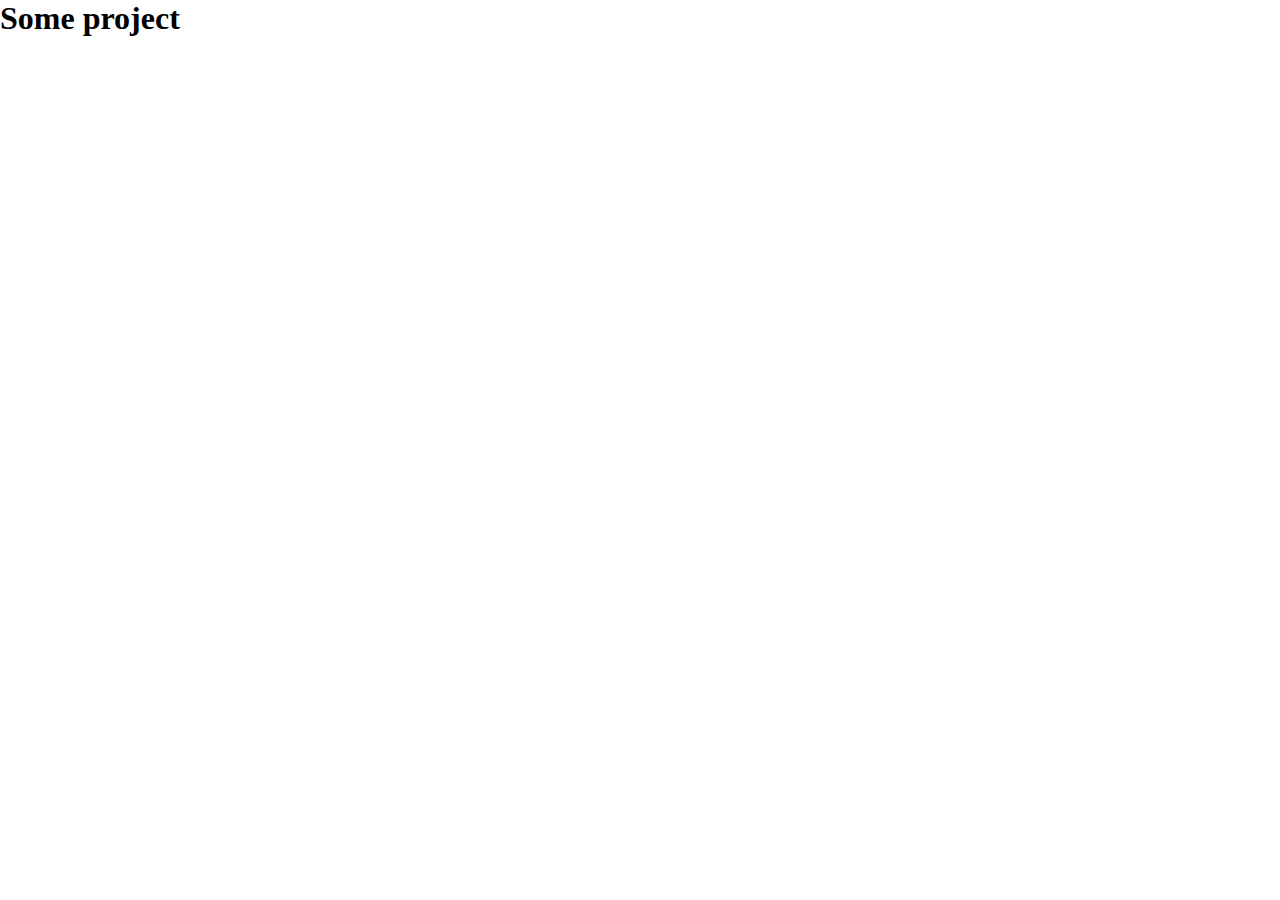
==== day1/index.html @ 6561d4ce "smaple project setup" ====
<!DOCTYPE html>
<html lang="en">
	<head>
		<meta charset="UTF-8" />
		<meta http-equiv="X-UA-Compatible" content="IE=edge" />
		<meta name="viewport" content="width=device-width, initial-scale=1.0" />
		<link rel="stylesheet" href="./css/style.css" />
		<title>Document</title>
	</head>
	<body>
		<h1>Some project</h1>

		<script src="./js/app.js"></script>
	</body>
</html>
---- day1/css/style.css ----
* {
	margin: 0;
	padding: 0;
	box-sizing: border-box;
}
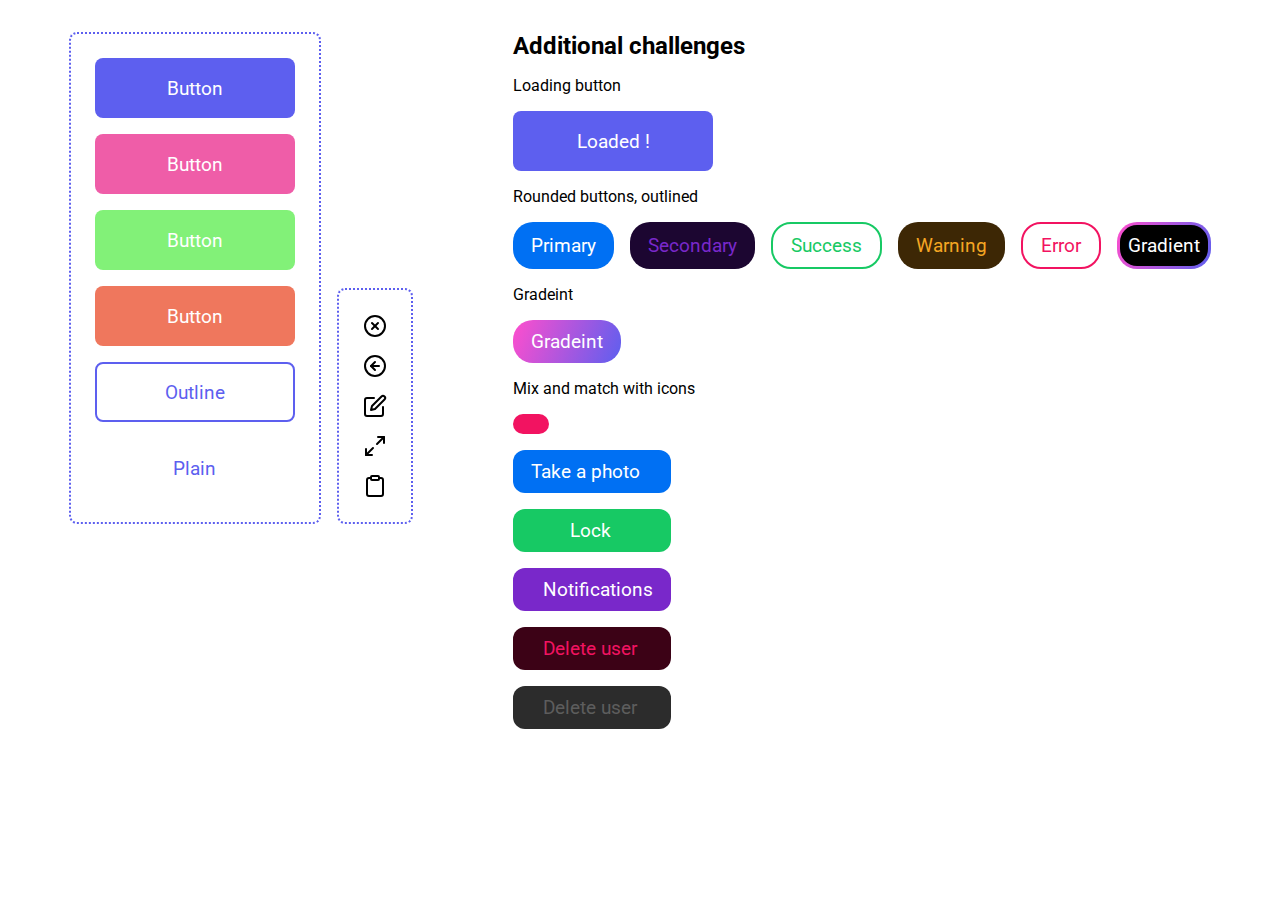
==== commit 023452af: "day 1 completed" ====
--- a/day1/index.html
+++ b/day1/index.html
@@ -5,10 +5,78 @@
 		<meta http-equiv="X-UA-Compatible" content="IE=edge" />
 		<meta name="viewport" content="width=device-width, initial-scale=1.0" />
 		<link rel="stylesheet" href="./css/style.css" />
-		<title>Document</title>
+		<link rel="shortcut icon" href="../favicon.ico" type="image/x-icon" />
+		<title>Day 0 | 30 days challenge</title>
+		<link
+			rel="stylesheet"
+			href="https://cdnjs.cloudflare.com/ajax/libs/font-awesome/6.1.1/css/all.min.css"
+			integrity="sha512-KfkfwYDsLkIlwQp6LFnl8zNdLGxu9YAA1QvwINks4PhcElQSvqcyVLLD9aMhXd13uQjoXtEKNosOWaZqXgel0g=="
+			crossorigin="anonymous"
+			referrerpolicy="no-referrer"
+		/>
 	</head>
 	<body>
-		<h1>Some project</h1>
+		<div class="container">
+			<div class="buttons">
+				<button style="background: var(--blue)">Button</button
+				><button style="background-color: var(--pink)">Button</button
+				><button style="background: var(--green)">Button</button
+				><button style="background: var(--orange)">Button</button
+				><button class="outline">Outline</button
+				><button class="plain">Plain</button>
+			</div>
+
+			<div class="buttons icons">
+				<button><img src="./img/x-circle.svg" /></button
+				><button><img src="./img/arrow-left-circle.svg" /></button
+				><button><img src="./img/edit.svg" /></button
+				><button><img src="./img/maximize-2.svg" /></button
+				><button><img src="./img/clipboard.svg" /></button>
+			</div>
+		</div>
+
+		<div class="container additional">
+			<h2>Additional challenges</h2>
+
+			<!-- Loading button -->
+			<p>Loading button</p>
+			<button id="loadingBtn" style="background: var(--blue)">
+				<img src="./img/Loading.png" id="loadingImg" height="50px" />
+			</button>
+
+			<!-- Rounded buttons outlined -->
+			<p>Rounded buttons, outlined</p>
+			<div class="buttons rounded-buttons">
+				<button class="primary">Primary</button
+				><button class="secondary">Secondary</button
+				><button class="success">Success</button
+				><button class="warning">Warning</button
+				><button class="error">Error</button>
+				<button class="gradient"><div>Gradient</div></button>
+			</div>
+
+			<!-- Gradeint button -->
+			<p>Gradeint</p>
+			<button class="gradient">Gradeint</button>
+
+			<!-- Mix and match with icons -->
+			<p>Mix and match with icons</p>
+			<div class="buttons mix-match">
+				<button class="heart"><i class="fa-solid fa-heart"></i></button>
+				<button class="primary">
+					Take a photo<i class="fa-solid fa-camera"></i></button
+				><button class="lock">
+					<i class="fa-solid fa-lock"></i>
+					<p>Lock</p></button
+				><button class="notification">
+					<i class="fa-solid fa-bell"></i>Notifications</button
+				><button class="delete-user">
+					<i class="fa-solid fa-user"></i>Delete user</button
+				><button class="disabled">
+					<i class="fa-solid fa-user"></i>Delete user
+				</button>
+			</div>
+		</div>
 
 		<script src="./js/app.js"></script>
 	</body>
--- a/day1/css/style.css
+++ b/day1/css/style.css
@@ -1,5 +1,186 @@
+@import url("https://fonts.googleapis.com/css2?family=Roboto:ital,wght@0,400;0,500;0,700;1,300&display=swap");
+
 * {
 	margin: 0;
 	padding: 0;
 	box-sizing: border-box;
+	font-family: "Roboto", sans-serif;
 }
+
+:root {
+	--blue: #5d5fef;
+	--pink: #ef5da8;
+	--green: #82f178;
+	--orange: #ef775d;
+	--balck: #000000;
+	--white: #ffffff;
+	--purple: #7928ca;
+}
+
+body {
+	padding: 2em;
+	display: flex;
+	gap: 4em;
+	justify-content: space-evenly;
+}
+
+.container {
+	display: flex;
+	gap: 1em;
+	height: fit-content;
+}
+
+.additional {
+	align-items: flex-start;
+	flex-direction: column;
+}
+
+.buttons {
+	display: flex;
+	flex-direction: column;
+	gap: 1em;
+	padding: 1.5em;
+	border: 2px dotted var(--blue);
+	border-radius: 8px;
+}
+
+.additional > .buttons {
+	padding: 0;
+}
+
+.rounded-buttons {
+	flex-direction: row;
+	border: none;
+	flex-wrap: wrap;
+}
+
+button {
+	width: 200px;
+	height: 60px;
+	background: none;
+	color: var(--white);
+	border: none;
+	border-radius: 8px;
+	display: grid;
+	place-items: center;
+	font-size: 1.2rem;
+}
+
+.rounded-buttons button,
+.gradient {
+	width: auto;
+	height: auto;
+	padding: 10px 18px;
+	border-radius: 20px;
+}
+
+.outline {
+	border: 2px solid var(--blue);
+}
+
+.outline,
+.plain {
+	color: var(--blue);
+}
+
+.icons {
+	align-self: flex-end;
+}
+
+.icons button {
+	width: auto;
+	height: auto;
+}
+
+#loadingBtn img {
+	height: 100%;
+}
+
+.secondary {
+	color: var(--purple);
+	background: #1c0631;
+}
+
+.success {
+	color: #17c964;
+	border: 2px solid #17c964;
+}
+
+.gradient {
+	color: white;
+	background: linear-gradient(112deg, rgb(255, 78, 205), var(--blue));
+}
+
+.rounded-buttons > .gradient {
+	padding: 3px !important;
+}
+
+.gradient > div {
+	height: 100%;
+	width: 100%;
+	border-radius: 17px;
+	background: var(--balck);
+	display: grid;
+	place-items: center;
+	padding: 5px 8px;
+}
+
+.primary {
+	background: #0070f3;
+}
+
+.warning {
+	color: #f5a623;
+	background: #3d2705;
+}
+
+.error {
+	color: #f21361;
+	border: 2px solid #f21361;
+}
+
+.mix-match {
+	border: none;
+}
+
+.mix-match button {
+	height: auto;
+	width: auto;
+	padding: 10px 18px;
+	display: flex;
+	gap: 12px;
+	border-radius: 12px;
+}
+
+.heart {
+	background: #f21361;
+	width: fit-content !important;
+}
+
+.lock {
+	background: #17c964;
+}
+
+.lock p {
+	margin-left: 27px;
+}
+
+.notification {
+	background: #7928ca;
+}
+
+.delete-user {
+	background: #3c0216;
+	color: #f21361;
+}
+
+.disabled {
+	background: rgb(44, 44, 44);
+	color: rgb(93, 93, 93);
+}
+
+@media screen and (max-width: 700px) {
+	body {
+		flex-direction: column;
+	}
+}
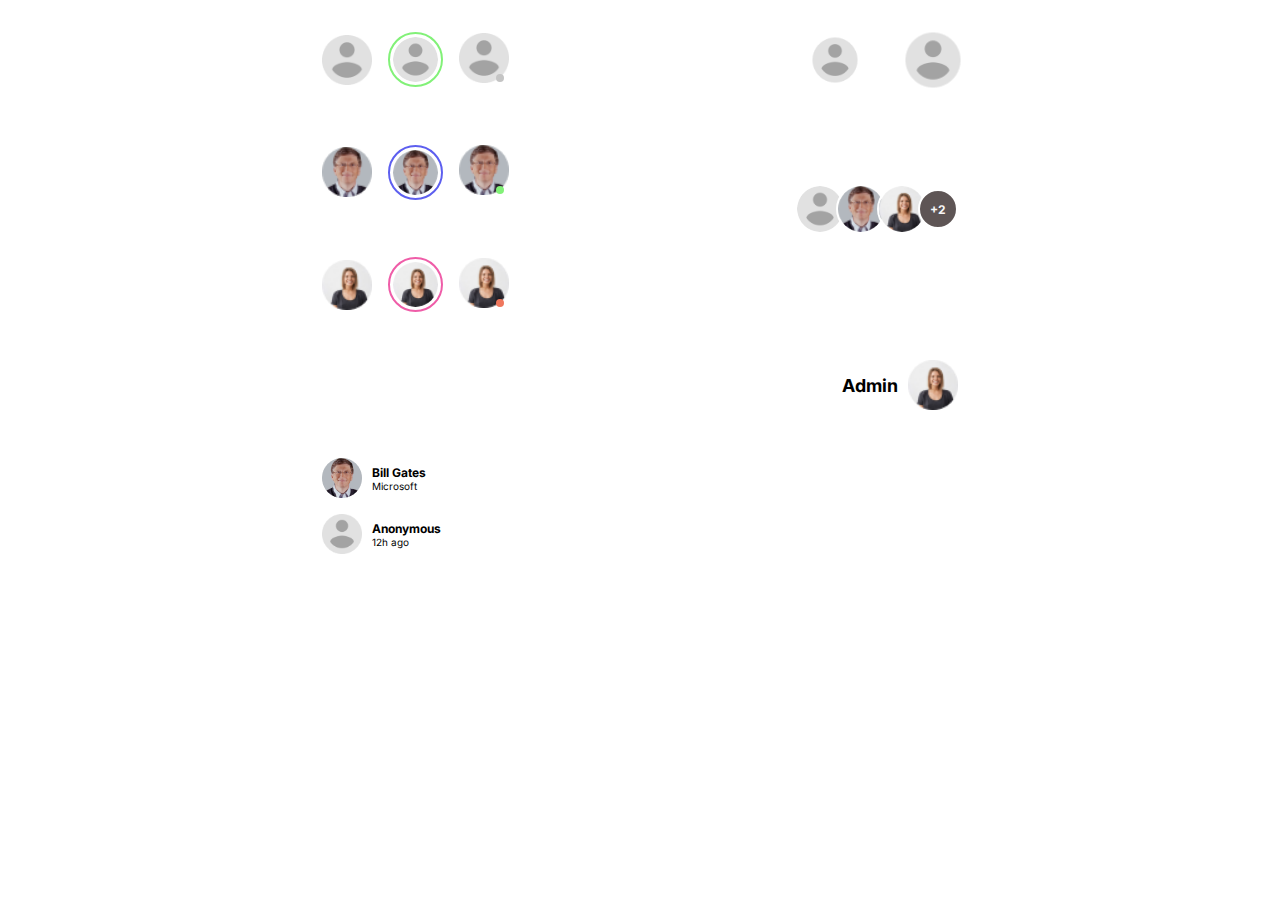
==== commit 2523b2d8: "day1 complete" ====
--- a/day1/index.html
+++ b/day1/index.html
@@ -5,79 +5,83 @@
 		<meta http-equiv="X-UA-Compatible" content="IE=edge" />
 		<meta name="viewport" content="width=device-width, initial-scale=1.0" />
 		<link rel="stylesheet" href="./css/style.css" />
-		<link rel="shortcut icon" href="../favicon.ico" type="image/x-icon" />
-		<title>Day 0 | 30 days challenge</title>
-		<link
-			rel="stylesheet"
-			href="https://cdnjs.cloudflare.com/ajax/libs/font-awesome/6.1.1/css/all.min.css"
-			integrity="sha512-KfkfwYDsLkIlwQp6LFnl8zNdLGxu9YAA1QvwINks4PhcElQSvqcyVLLD9aMhXd13uQjoXtEKNosOWaZqXgel0g=="
-			crossorigin="anonymous"
-			referrerpolicy="no-referrer"
-		/>
+		<title>Day 1 | Avatars and Authors | 30dayschallenge</title>
 	</head>
 	<body>
-		<div class="container">
-			<div class="buttons">
-				<button style="background: var(--blue)">Button</button
-				><button style="background-color: var(--pink)">Button</button
-				><button style="background: var(--green)">Button</button
-				><button style="background: var(--orange)">Button</button
-				><button class="outline">Outline</button
-				><button class="plain">Plain</button>
+		<main>
+			<div class="avatars-group">
+				<div class="avatars">
+					<img src="./img/index 2.png" />
+					<img
+						src="./img/index 2.png"
+						class="bordered green-border"
+					/>
+					<div class="dotted">
+						<img src="./img/index 2.png" />
+						<div class="dot"></div>
+					</div>
+				</div>
+				<div class="avatars" style="gap: 3em">
+					<img
+						src="./img/index 2.png"
+						style="transform: scale(90%)"
+					/>
+					<img
+						src="./img/index 2.png"
+						style="transform: scale(110%)"
+					/>
+				</div>
+				<div class="avatars">
+					<img src="./img/bill-gates-wealthiest-person.png" />
+					<img
+						src="./img/bill-gates-wealthiest-person.png"
+						class="bordered blue-border"
+					/>
+					<div class="dotted">
+						<img src="./img/bill-gates-wealthiest-person.png" />
+						<div class="dot green-dot"></div>
+					</div>
+				</div>
+				<div class="avatars overlapping">
+					<img src="./img/index 2.png" />
+					<img src="./img/bill-gates-wealthiest-person.png" />
+					<img src="./img/shutterstock_648907024.png" />
+					<div class="rounded">+2</div>
+				</div>
+				<div class="avatars">
+					<img src="./img/shutterstock_648907024.png" />
+					<img
+						src="./img/shutterstock_648907024.png"
+						class="bordered red-border"
+					/>
+					<div class="dotted">
+						<img src="./img/shutterstock_648907024.png" />
+						<div class="dot red-dot"></div>
+					</div>
+				</div>
+				<div class="avatars displaced">
+					<div class="avatarwithtext">
+						<p>Admin</p>
+						<img src="./img/shutterstock_648907024.png" alt="" />
+					</div>
+				</div>
+				<div class="avatars avatars-displaced">
+					<div class="avatarwithtext">
+						<img src="./img/bill-gates-wealthiest-person.png" />
+						<div>
+							<h3>Bill Gates</h3>
+							<p>Microsoft</p>
+						</div>
+					</div>
+					<div class="avatarwithtext">
+						<img src="./img/index 2.png" />
+						<div>
+							<h3>Anonymous</h3>
+							<p>12h ago</p>
+						</div>
+					</div>
+				</div>
 			</div>
-
-			<div class="buttons icons">
-				<button><img src="./img/x-circle.svg" /></button
-				><button><img src="./img/arrow-left-circle.svg" /></button
-				><button><img src="./img/edit.svg" /></button
-				><button><img src="./img/maximize-2.svg" /></button
-				><button><img src="./img/clipboard.svg" /></button>
-			</div>
-		</div>
-
-		<div class="container additional">
-			<h2>Additional challenges</h2>
-
-			<!-- Loading button -->
-			<p>Loading button</p>
-			<button id="loadingBtn" style="background: var(--blue)">
-				<img src="./img/Loading.png" id="loadingImg" height="50px" />
-			</button>
-
-			<!-- Rounded buttons outlined -->
-			<p>Rounded buttons, outlined</p>
-			<div class="buttons rounded-buttons">
-				<button class="primary">Primary</button
-				><button class="secondary">Secondary</button
-				><button class="success">Success</button
-				><button class="warning">Warning</button
-				><button class="error">Error</button>
-				<button class="gradient"><div>Gradient</div></button>
-			</div>
-
-			<!-- Gradeint button -->
-			<p>Gradeint</p>
-			<button class="gradient">Gradeint</button>
-
-			<!-- Mix and match with icons -->
-			<p>Mix and match with icons</p>
-			<div class="buttons mix-match">
-				<button class="heart"><i class="fa-solid fa-heart"></i></button>
-				<button class="primary">
-					Take a photo<i class="fa-solid fa-camera"></i></button
-				><button class="lock">
-					<i class="fa-solid fa-lock"></i>
-					<p>Lock</p></button
-				><button class="notification">
-					<i class="fa-solid fa-bell"></i>Notifications</button
-				><button class="delete-user">
-					<i class="fa-solid fa-user"></i>Delete user</button
-				><button class="disabled">
-					<i class="fa-solid fa-user"></i>Delete user
-				</button>
-			</div>
-		</div>
-
-		<script src="./js/app.js"></script>
+		</main>
 	</body>
 </html>
--- a/day1/css/style.css
+++ b/day1/css/style.css
@@ -1,10 +1,10 @@
-@import url("https://fonts.googleapis.com/css2?family=Roboto:ital,wght@0,400;0,500;0,700;1,300&display=swap");
+@import url("https://fonts.googleapis.com/css2?family=Inter:wght@300;400;500;600;700&display=swap");
 
 * {
 	margin: 0;
 	padding: 0;
 	box-sizing: border-box;
-	font-family: "Roboto", sans-serif;
+	font-family: "Inter";
 }
 
 :root {
@@ -14,173 +14,142 @@
 	--orange: #ef775d;
 	--balck: #000000;
 	--white: #ffffff;
-	--purple: #7928ca;
 }
 
-body {
+main {
 	padding: 2em;
-	display: flex;
-	gap: 4em;
-	justify-content: space-evenly;
-}
-
-.container {
-	display: flex;
-	gap: 1em;
-	height: fit-content;
-}
-
-.additional {
-	align-items: flex-start;
-	flex-direction: column;
-}
-
-.buttons {
 	display: flex;
 	flex-direction: column;
 	gap: 1em;
-	padding: 1.5em;
-	border: 2px dotted var(--blue);
-	border-radius: 8px;
+	max-width: 70ch;
+	margin: auto;
 }
 
-.additional > .buttons {
-	padding: 0;
+.avatars-group {
+	display: grid;
+	grid-template-columns: repeat(2, 1fr);
+	gap: 3em;
 }
 
-.rounded-buttons {
-	flex-direction: row;
-	border: none;
-	flex-wrap: wrap;
+.avatars {
+	display: flex;
+	align-items: center;
+	gap: 1em;
 }
 
-button {
-	width: 200px;
-	height: 60px;
-	background: none;
-	color: var(--white);
-	border: none;
-	border-radius: 8px;
+.avatars:nth-child(even) {
+	justify-content: flex-end;
+}
+
+.avatars-group img {
+	width: 50px;
+	height: 50px;
+}
+
+.bordered {
+	padding: 3px;
+	border: 2px solid;
+	border-radius: 50%;
+	width: 55px !important;
+	height: 55px !important;
+}
+
+.green-border {
+	border-color: var(--green);
+}
+
+.blue-border {
+	border-color: var(--blue);
+}
+
+.red-border {
+	border-color: var(--pink);
+}
+
+.dotted {
+	position: relative;
+}
+
+.dot {
+	position: absolute;
+	right: 5px;
+	bottom: 5px;
+	width: 8px;
+	height: 8px;
+	background: #c4c4c4;
+	border-radius: 50%;
+}
+
+.green-dot {
+	background: var(--green);
+}
+
+.red-dot {
+	background: var(--orange);
+}
+
+.overlapping {
+	margin-top: 1.5em;
+	transform: translateY(50%);
+}
+
+.overlapping > * {
+	border-radius: 50%;
+	border: 2px solid white;
+	margin-left: -25px;
+}
+
+.rounded {
+	width: 40px;
+	height: 40px;
 	display: grid;
 	place-items: center;
-	font-size: 1.2rem;
+	font-weight: 700;
+	color: #f7f7f7;
+	background: #5e5555;
+	font-size: 12px;
 }
 
-.rounded-buttons button,
-.gradient {
-	width: auto;
-	height: auto;
-	padding: 10px 18px;
-	border-radius: 20px;
+.displaced {
+	grid-column-start: 2;
+	grid-row-start: 4;
 }
 
-.outline {
-	border: 2px solid var(--blue);
+.avatarwithtext {
+	display: flex;
+	align-items: center;
+	gap: 10px;
+	font-weight: bold;
+	font-size: large;
 }
 
-.outline,
-.plain {
-	color: var(--blue);
+.avatars-displaced {
+	grid-column-start: 1;
+	grid-row-start: 5;
+	display: flex;
+	flex-direction: column;
+	align-items: flex-start;
 }
 
-.icons {
-	align-self: flex-end;
+.avatars-displaced img {
+	width: 40px;
+	height: 40px;
 }
 
-.icons button {
-	width: auto;
-	height: auto;
+.avatars-displaced h3 {
+	font-weight: 700;
+	font-style: 12px !important;
 }
 
-#loadingBtn img {
-	height: 100%;
+.avatars-displaced p {
+	font-style: 10px;
+	font-weight: normal;
 }
 
-.secondary {
-	color: var(--purple);
-	background: #1c0631;
+.avatarwithtext > div > h3 {
+	font-size: 12px;
 }
 
-.success {
-	color: #17c964;
-	border: 2px solid #17c964;
+.avatarwithtext > div > p {
+	font-size: 10px;
 }
-
-.gradient {
-	color: white;
-	background: linear-gradient(112deg, rgb(255, 78, 205), var(--blue));
-}
-
-.rounded-buttons > .gradient {
-	padding: 3px !important;
-}
-
-.gradient > div {
-	height: 100%;
-	width: 100%;
-	border-radius: 17px;
-	background: var(--balck);
-	display: grid;
-	place-items: center;
-	padding: 5px 8px;
-}
-
-.primary {
-	background: #0070f3;
-}
-
-.warning {
-	color: #f5a623;
-	background: #3d2705;
-}
-
-.error {
-	color: #f21361;
-	border: 2px solid #f21361;
-}
-
-.mix-match {
-	border: none;
-}
-
-.mix-match button {
-	height: auto;
-	width: auto;
-	padding: 10px 18px;
-	display: flex;
-	gap: 12px;
-	border-radius: 12px;
-}
-
-.heart {
-	background: #f21361;
-	width: fit-content !important;
-}
-
-.lock {
-	background: #17c964;
-}
-
-.lock p {
-	margin-left: 27px;
-}
-
-.notification {
-	background: #7928ca;
-}
-
-.delete-user {
-	background: #3c0216;
-	color: #f21361;
-}
-
-.disabled {
-	background: rgb(44, 44, 44);
-	color: rgb(93, 93, 93);
-}
-
-@media screen and (max-width: 700px) {
-	body {
-		flex-direction: column;
-	}
-}
